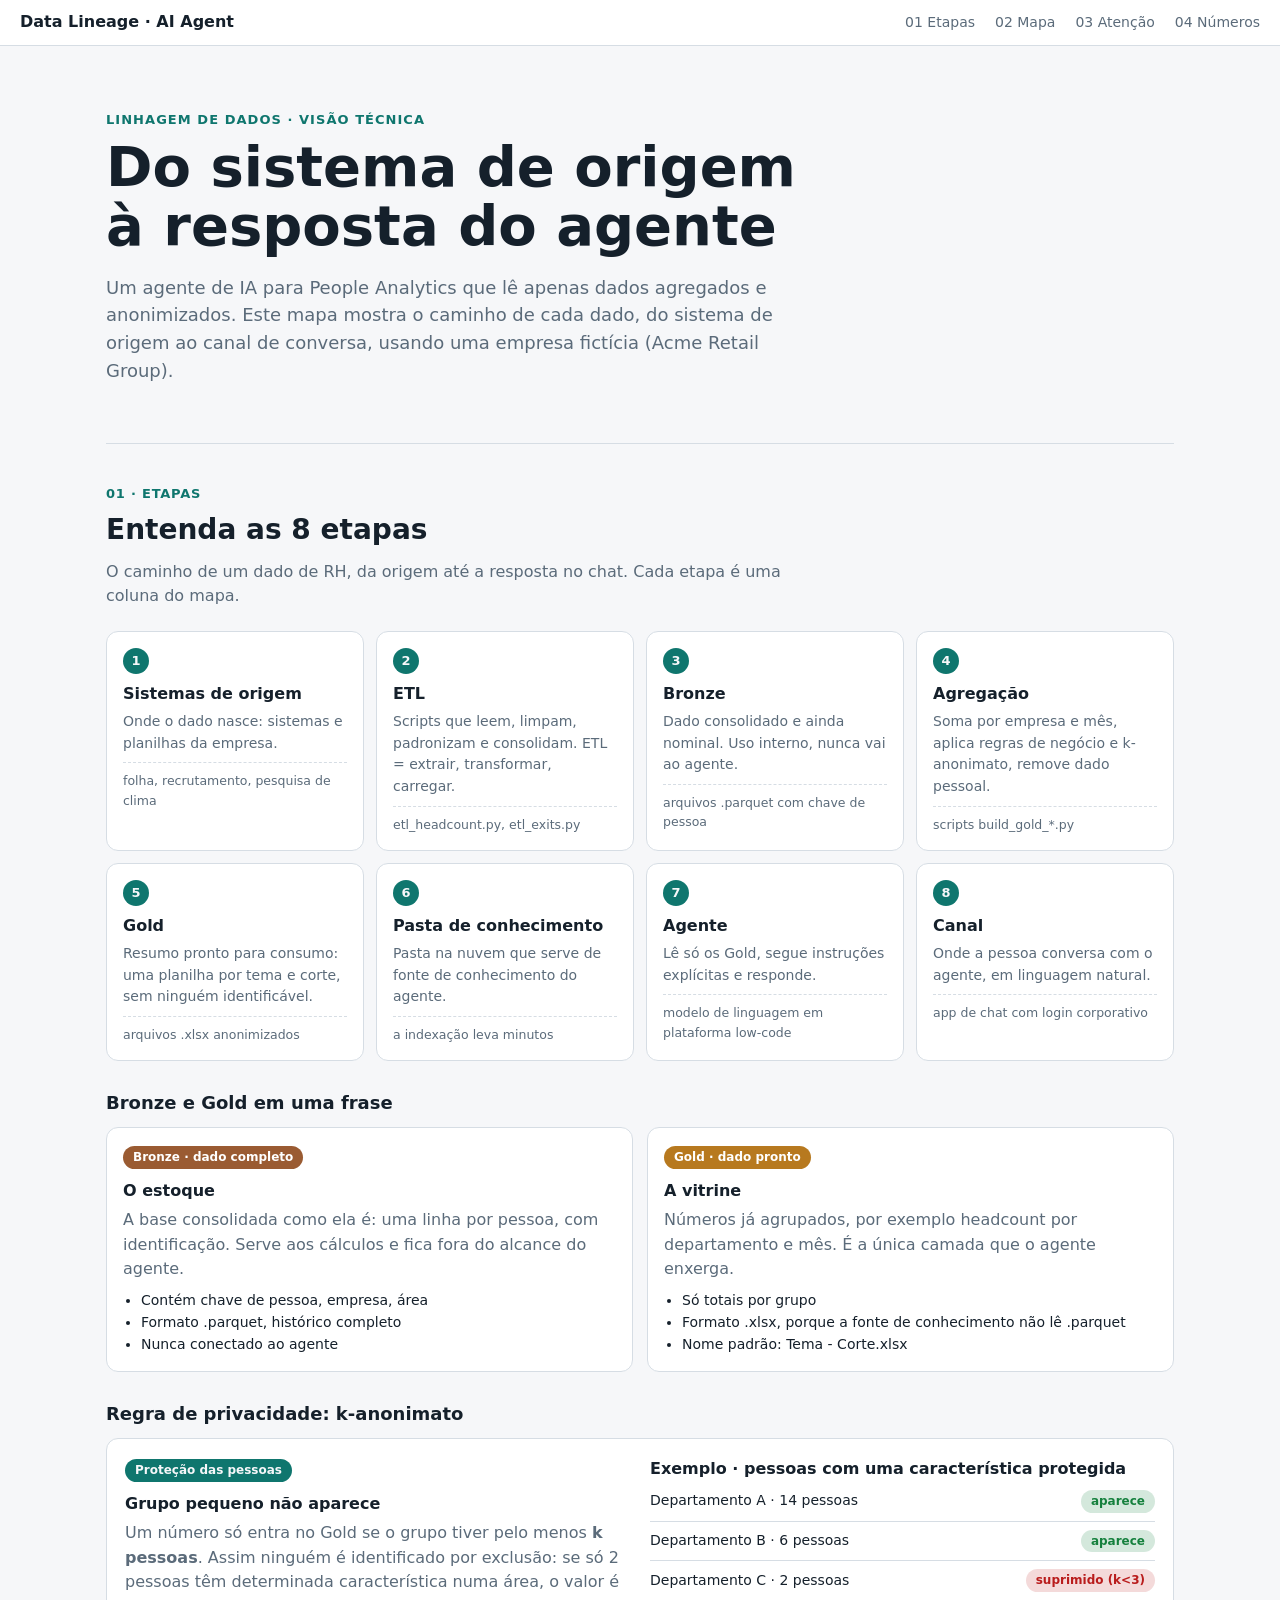
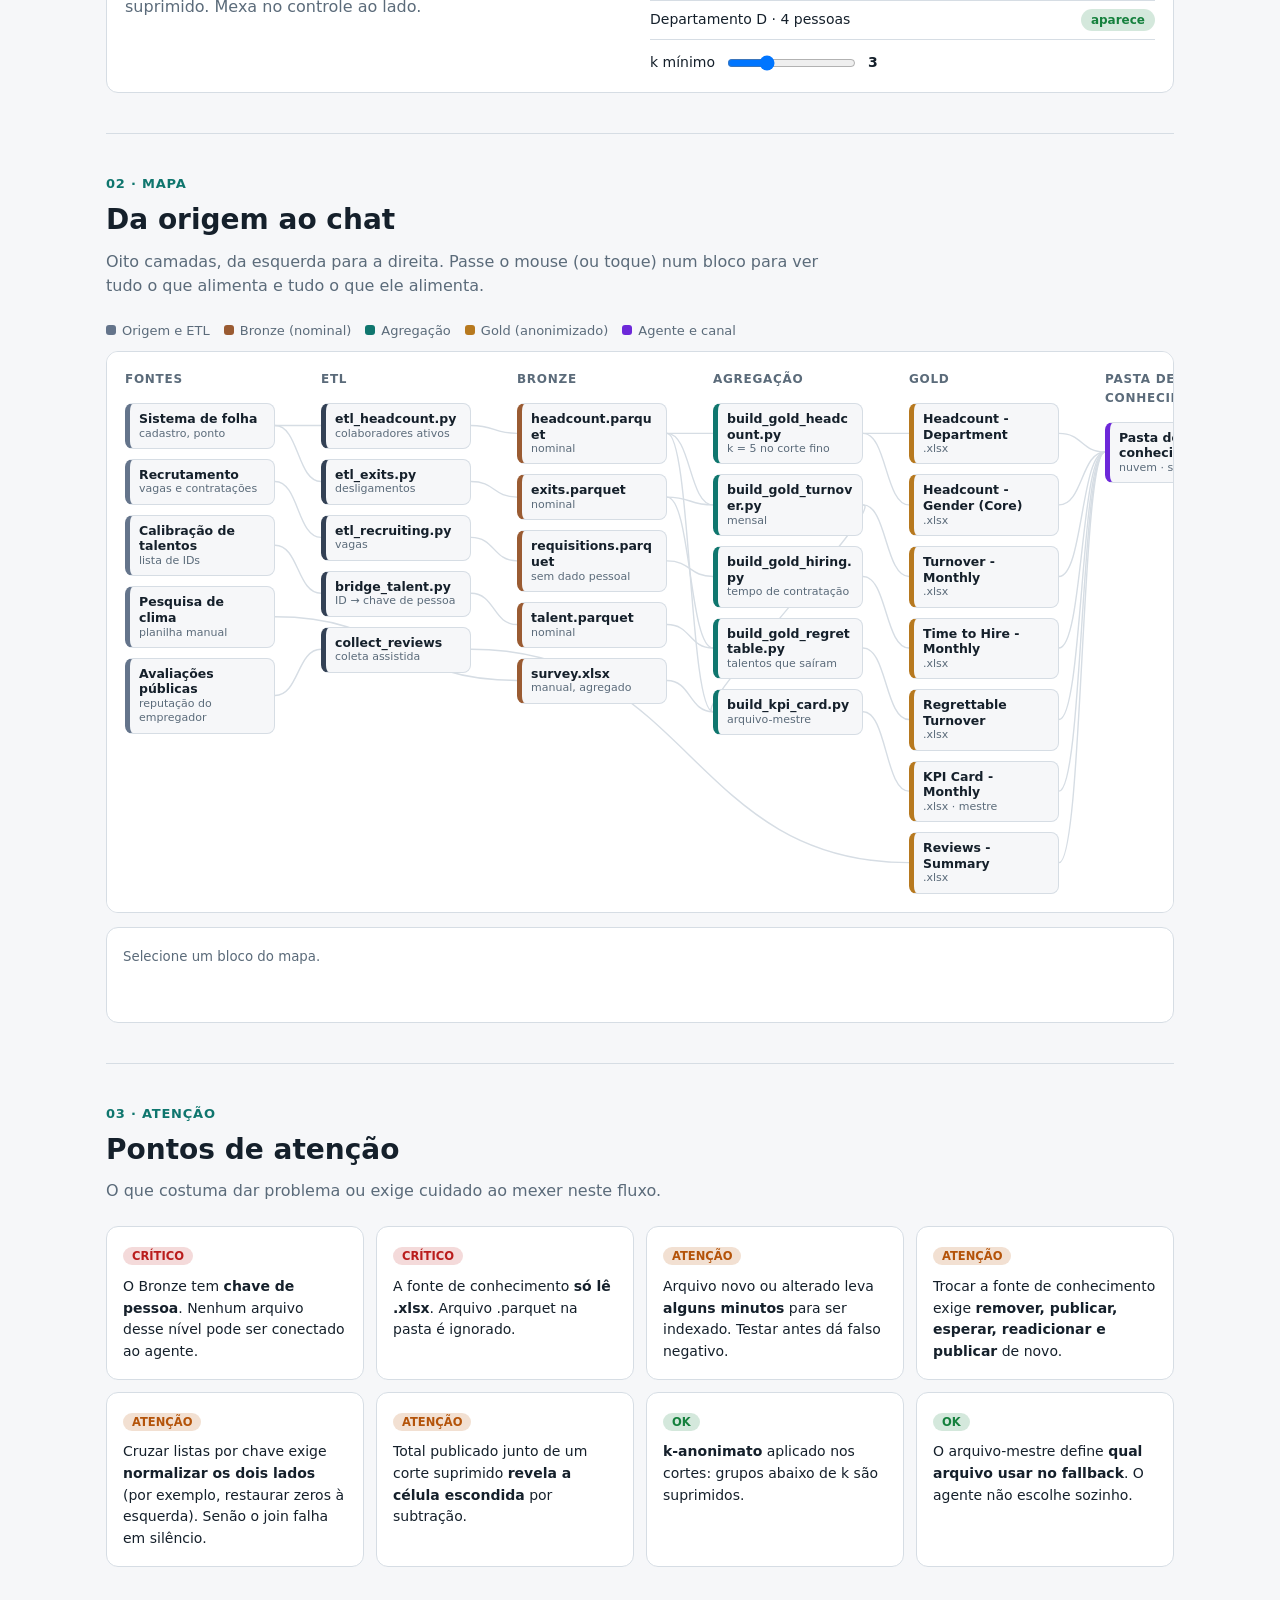
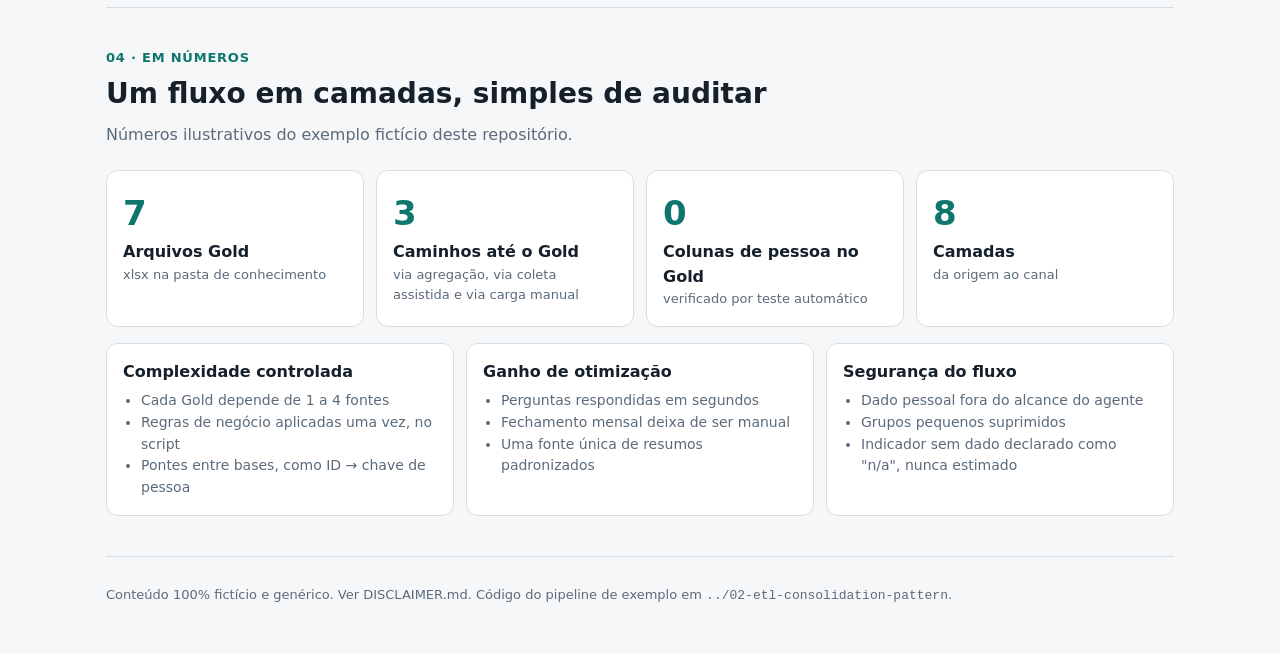
==== index.html @ 98fa0f71 "Prepare GitHub Pages: root redirect to the lineage map Co-Authored-By: Claude Sonnet 5.5 <noreply@an" ====
<!doctype html>
<html lang="pt-BR">
<head>
<meta charset="UTF-8">
<meta name="viewport" content="width=device-width,initial-scale=1">
<title>People Analytics Catalog</title>
<meta http-equiv="refresh" content="0; url=projects/01-ai-agent-data-lineage/">
<link rel="canonical" href="projects/01-ai-agent-data-lineage/">
<style>body{font:16px/1.6 system-ui,sans-serif;max-width:40rem;margin:4rem auto;padding:0 1rem}</style>
</head>
<body>
<p>Redirecionando para o <a href="projects/01-ai-agent-data-lineage/">mapa de linhagem de dados</a>.</p>
<p><a href="https://github.com/Gustavo-Analytics/people-analytics-catalog">Ver o repositório</a></p>
</body>
</html>
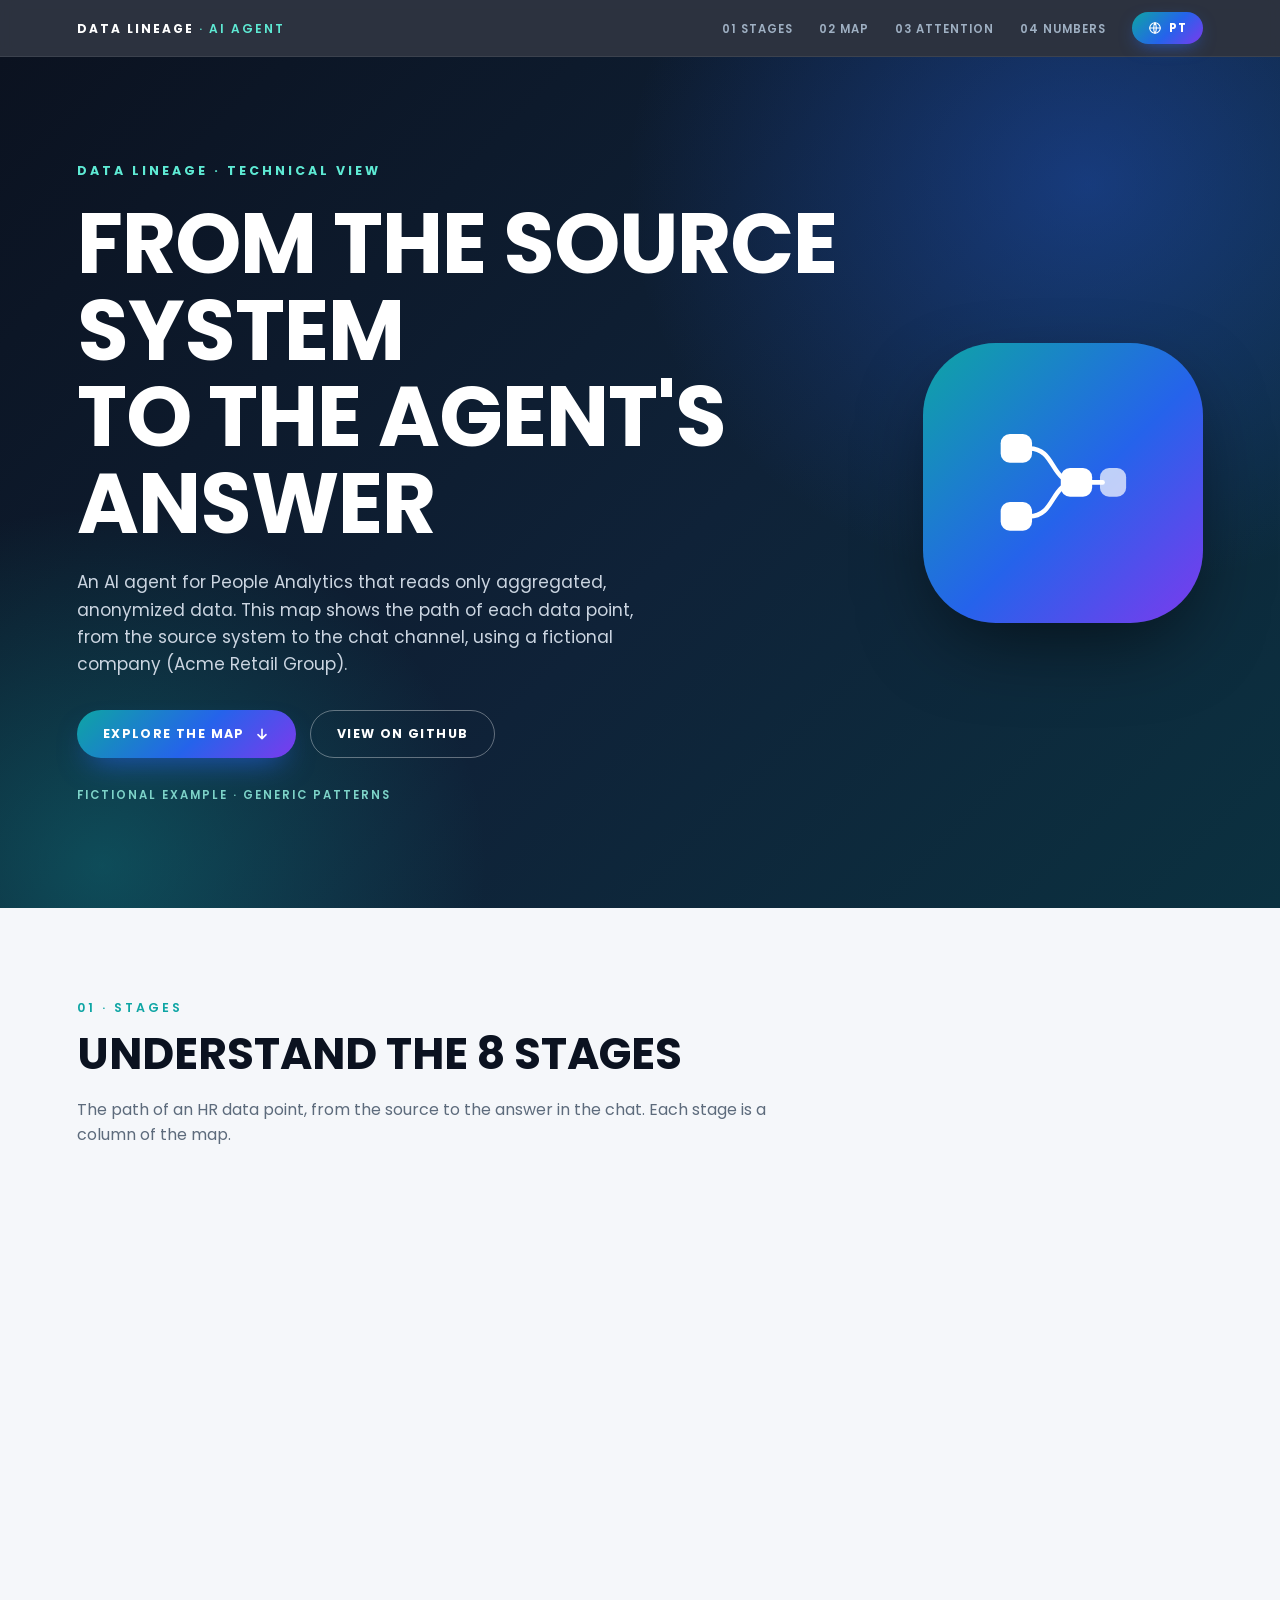
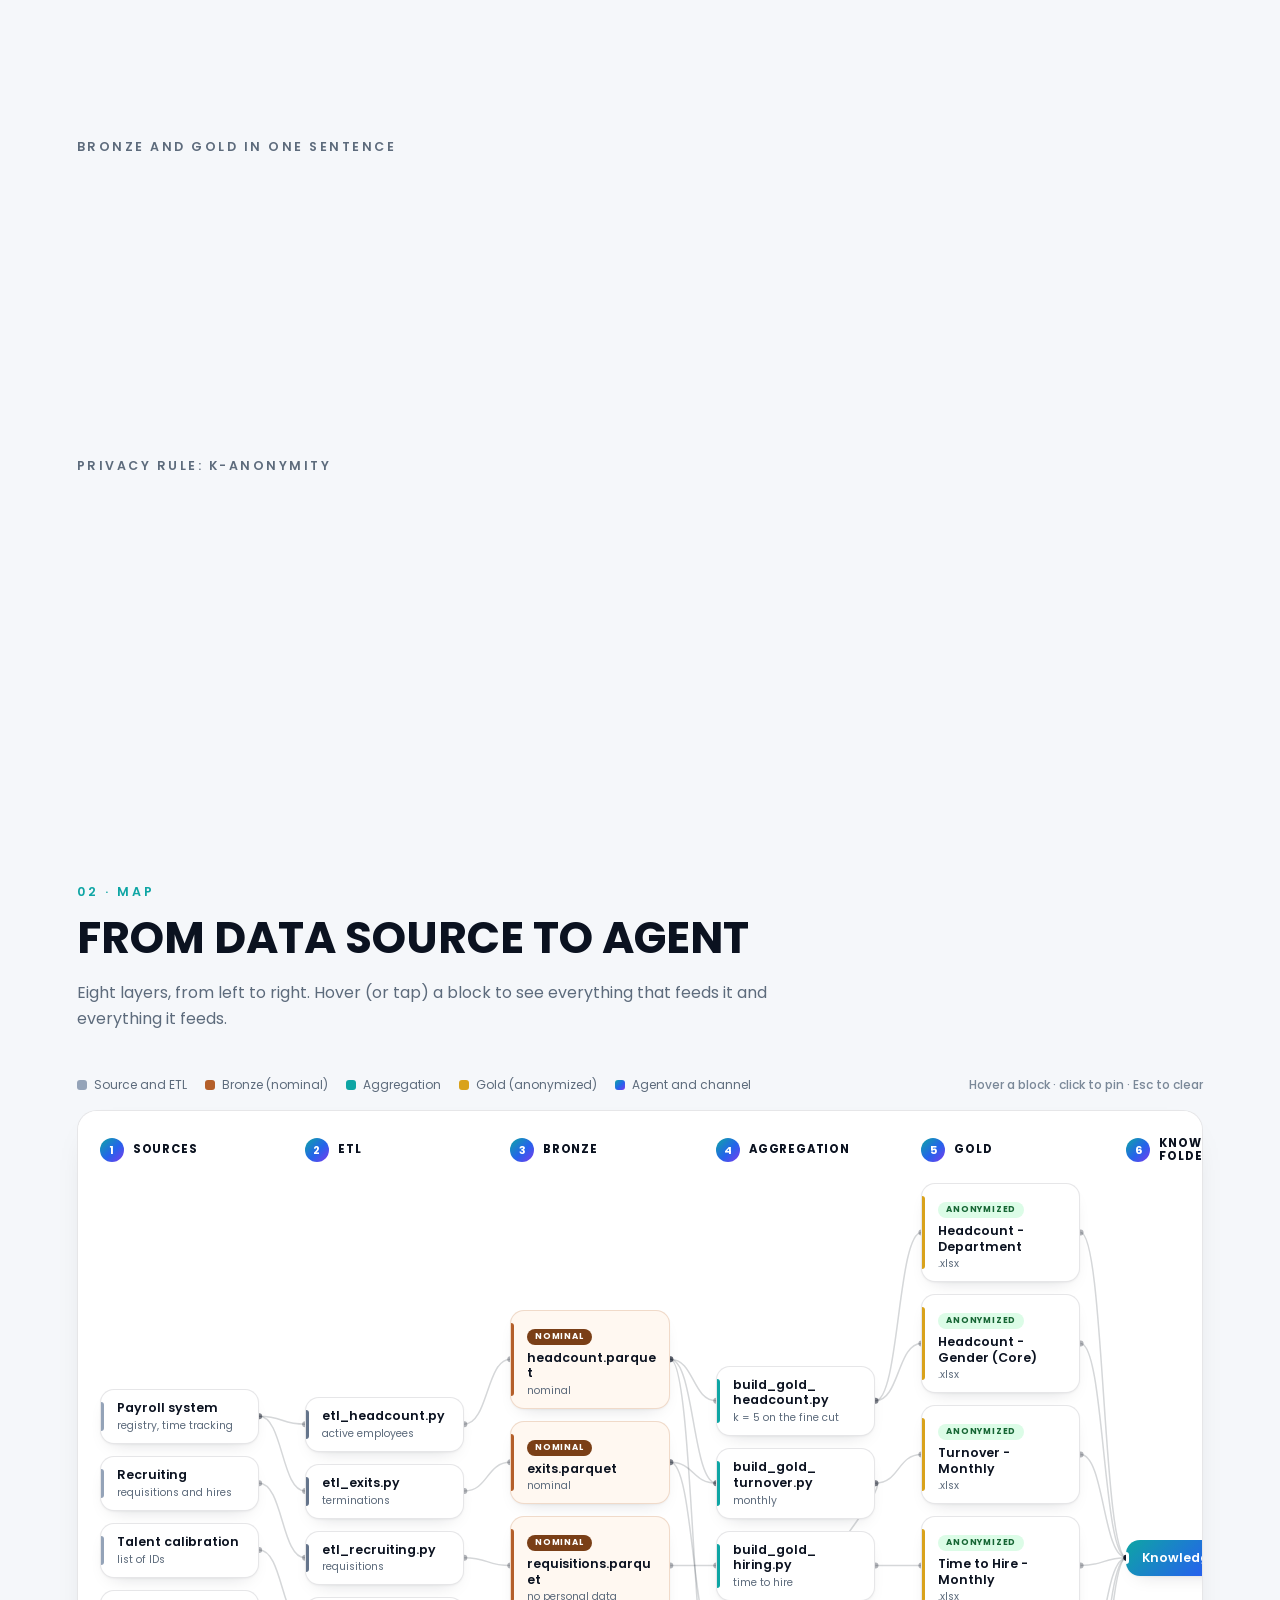
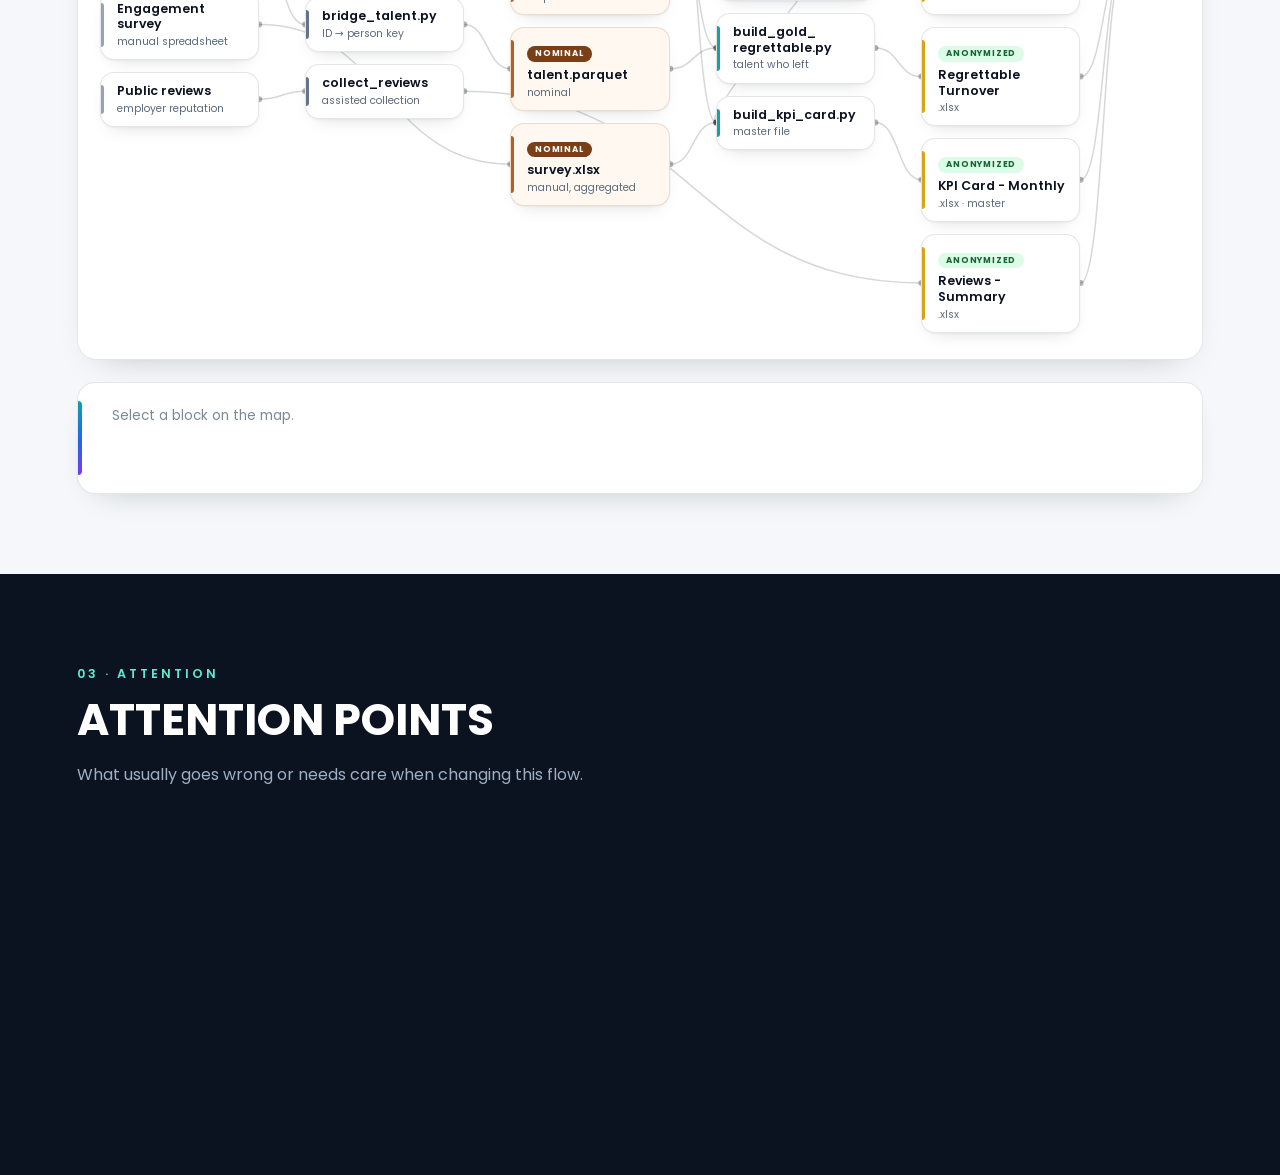
==== commit 4ac2cdb5: "Add cover buttons and link-preview images (Open Graph) - Cover buttons: "Explore the map" (anchor) a" ====
--- a/index.html
+++ b/index.html
@@ -1,15 +1,24 @@
 <!doctype html>
-<html lang="pt-BR">
+<html lang="en">
 <head>
 <meta charset="UTF-8">
 <meta name="viewport" content="width=device-width,initial-scale=1">
 <title>People Analytics Catalog</title>
+<meta property="og:type" content="website">
+<meta property="og:site_name" content="People Analytics Catalog">
+<meta property="og:title" content="Data Lineage Map for an AI Agent">
+<meta property="og:description" content="Interactive map of how data flows from source systems to an AI agent that only reads anonymized data. Fictional example with synthetic data.">
+<meta property="og:url" content="https://gustavo-analytics.github.io/people-analytics-catalog/">
+<meta property="og:image" content="https://gustavo-analytics.github.io/people-analytics-catalog/projects/01-ai-agent-data-lineage/assets/og-en.png">
+<meta property="og:image:width" content="1200">
+<meta property="og:image:height" content="630">
+<meta name="twitter:card" content="summary_large_image">
 <meta http-equiv="refresh" content="0; url=projects/01-ai-agent-data-lineage/">
 <link rel="canonical" href="projects/01-ai-agent-data-lineage/">
 <style>body{font:16px/1.6 system-ui,sans-serif;max-width:40rem;margin:4rem auto;padding:0 1rem}</style>
 </head>
 <body>
-<p>Redirecionando para o <a href="projects/01-ai-agent-data-lineage/">mapa de linhagem de dados</a>.</p>
-<p><a href="https://github.com/Gustavo-Analytics/people-analytics-catalog">Ver o repositório</a></p>
+<p>Redirecting to the <a href="projects/01-ai-agent-data-lineage/">data lineage map</a>. · <a href="projects/01-ai-agent-data-lineage/index.pt-BR.html" hreflang="pt-BR">Versão em português</a></p>
+<p><a href="https://github.com/Gustavo-Analytics/people-analytics-catalog">View the repository</a></p>
 </body>
 </html>
